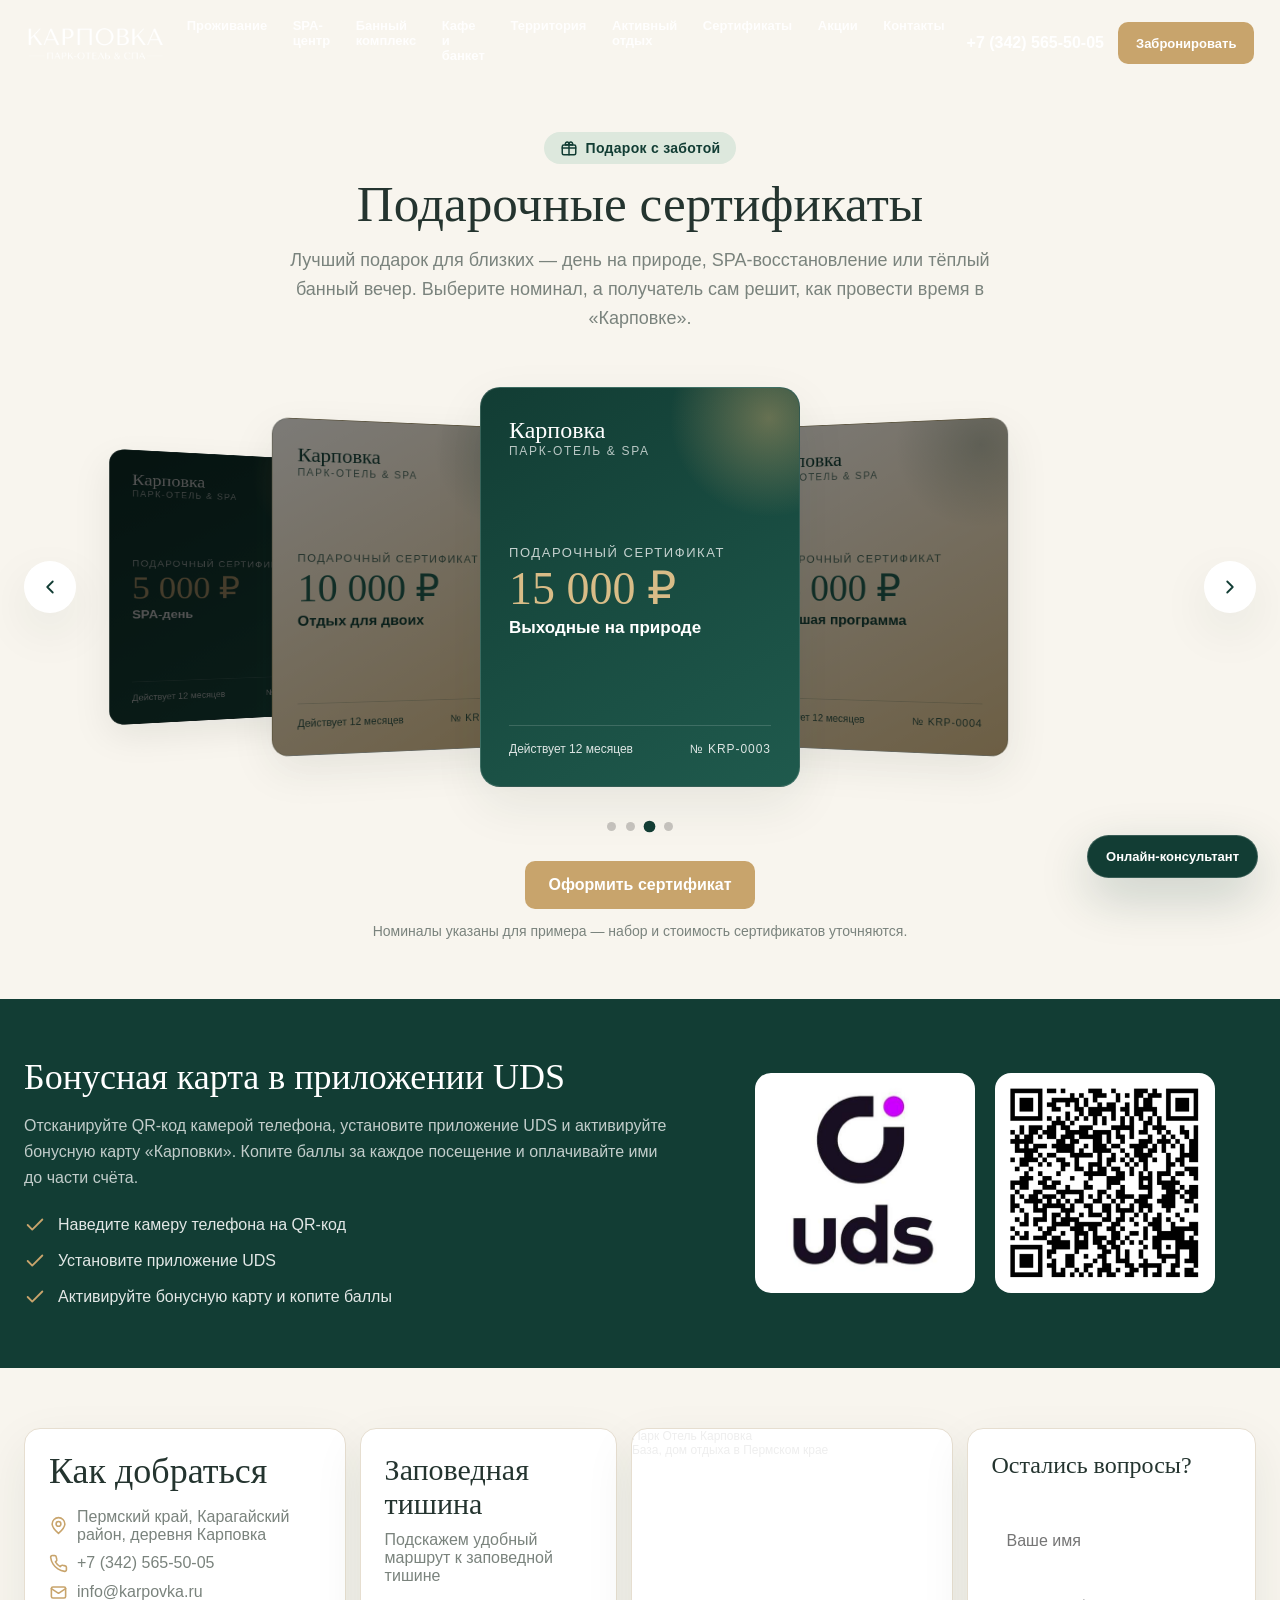
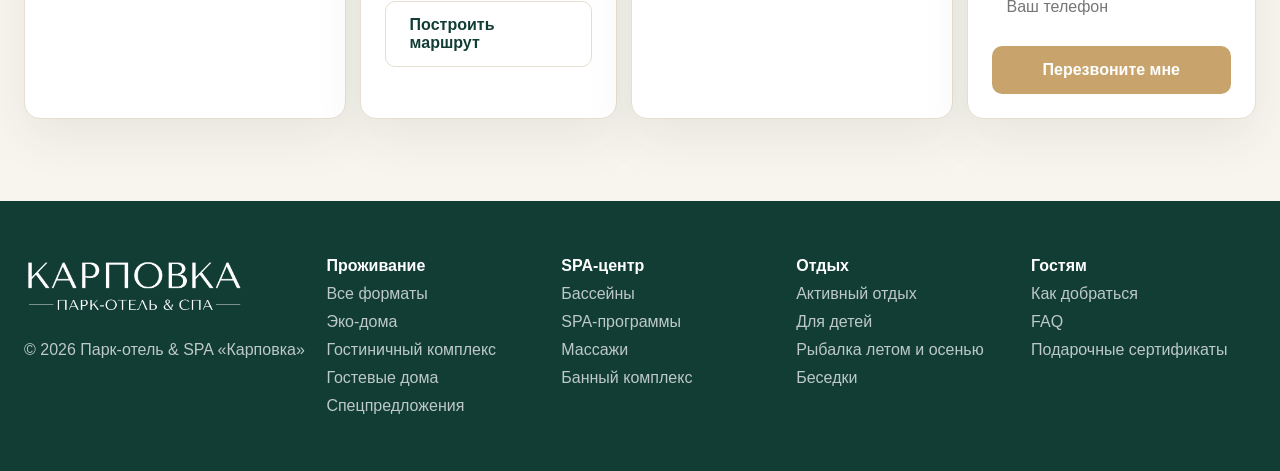
==== certificates.html @ 091374e0 "Правки на 09.07" ====
<!doctype html>
<html lang="ru">
  <head>
    <meta charset="UTF-8" />
    <meta name="viewport" content="width=device-width, initial-scale=1.0" />
    <title>Подарочные сертификаты — Карповка</title>
    <meta
      name="description"
      content="Подарочные сертификаты парк-отеля Карповка: SPA, проживание, банный комплекс и отдых на природе. Выберите номинал и подарите близким."
    />
    <link rel="stylesheet" href="styles.css" />
  </head>
  <body>
    <svg class="icon-sprite" aria-hidden="true">
      <symbol id="icon-chevron-left" viewBox="0 0 24 24">
        <path d="m15 18-6-6 6-6" />
      </symbol>
      <symbol id="icon-chevron-right" viewBox="0 0 24 24">
        <path d="m9 18 6-6-6-6" />
      </symbol>
      <symbol id="icon-check" viewBox="0 0 24 24">
        <path d="m20 6-11 11-5-5" />
      </symbol>
      <symbol id="icon-map-pin" viewBox="0 0 24 24">
        <path d="M20 10c0 5-8 12-8 12S4 15 4 10a8 8 0 1 1 16 0Z" />
        <circle cx="12" cy="10" r="3" />
      </symbol>
      <symbol id="icon-phone" viewBox="0 0 24 24">
        <path d="M22 16.9v3a2 2 0 0 1-2.2 2 19.8 19.8 0 0 1-8.6-3.1 19.5 19.5 0 0 1-6-6A19.8 19.8 0 0 1 2.1 4.2 2 2 0 0 1 4.1 2h3a2 2 0 0 1 2 1.7c.1 1 .4 2 .7 2.9a2 2 0 0 1-.4 2.1L8.1 10a16 16 0 0 0 6 6l1.3-1.3a2 2 0 0 1 2.1-.4c.9.3 1.9.6 2.9.7a2 2 0 0 1 1.6 1.9Z" />
      </symbol>
      <symbol id="icon-mail" viewBox="0 0 24 24">
        <rect x="3" y="5" width="18" height="14" rx="2" />
        <path d="m3 7 9 6 9-6" />
      </symbol>
      <symbol id="icon-gift" viewBox="0 0 24 24">
        <rect x="3" y="8" width="18" height="13" rx="2" />
        <path d="M12 8v13" />
        <path d="M3 12h18" />
        <path d="M7.5 8A2.5 2.5 0 1 1 12 6c0 2-4.5 2-4.5 2Z" />
        <path d="M16.5 8A2.5 2.5 0 1 0 12 6c0 2 4.5 2 4.5 2Z" />
      </symbol>
      <symbol id="icon-sparkles" viewBox="0 0 24 24">
        <path d="m12 3 1.8 5.2L19 10l-5.2 1.8L12 17l-1.8-5.2L5 10l5.2-1.8L12 3Z" />
        <path d="M5 3v4" />
        <path d="M3 5h4" />
        <path d="M19 17v4" />
        <path d="M17 19h4" />
      </symbol>
    </svg>

    <header class="site-header" data-header>
      <a class="brand" href="index.html#top" aria-label="Карповка, главная">
        <img src="./assets/imgs/logo.png" alt="Карповка" />
      </a>
      <nav class="main-nav" data-nav aria-label="Главная навигация">
        <a href="index.html#stay">Проживание</a>
        <a href="index.html#spa">SPA-центр</a>
        <a href="index.html#bath">Банный комплекс</a>
        <a href="index.html#food">Кафе и банкет</a>
        <a href="index.html#gazebo">Территория</a>
        <a href="index.html#active">Активный отдых</a>
        <a href="certificates.html">Сертификаты</a>
        <a href="index.html#loyalty">Акции</a>
        <a href="#contacts">Контакты</a>
      </nav>
      <div class="header-actions">
        <a class="phone" href="tel:+73425655005">+7 (342) 565-50-05</a>
        <a class="btn btn-sand btn-small" href="index.html#booking">Забронировать</a>
        <button class="menu-toggle" type="button" data-menu aria-label="Открыть меню">
          <span></span>
          <span></span>
        </button>
      </div>
    </header>

    <main id="top">
      <section class="section certificates-section">
        <div class="container">
          <div class="certificates-intro reveal">
            <p class="certificates-kicker">
              <svg class="icon"><use href="#icon-gift"></use></svg>Подарок с заботой
            </p>
            <h1 class="center-title">Подарочные сертификаты</h1>
            <p class="certificates-lead">
              Лучший подарок для близких — день на природе, SPA-восстановление
              или тёплый банный вечер. Выберите номинал, а получатель сам решит,
              как провести время в «Карповке».
            </p>
          </div>

          <div class="story-slider cert-slider reveal" data-story-slider>
            <button class="story-nav story-nav--prev" type="button" data-story-prev aria-label="Предыдущий сертификат">
              <svg class="icon"><use href="#icon-chevron-left"></use></svg>
            </button>
            <div class="story-stage" data-story-stage>
              <article class="story-card cert-card cert-card--pine">
                <div class="cert-inner">
                  <div class="cert-head">
                    <span class="cert-brand">Карповка</span>
                    <span class="cert-brand-sub">Парк-отель &amp; SPA</span>
                  </div>
                  <div class="cert-body">
                    <span class="cert-label">Подарочный сертификат</span>
                    <span class="cert-value">5 000 ₽</span>
                    <span class="cert-theme">SPA-день</span>
                  </div>
                  <div class="cert-foot">
                    <span>Действует 12 месяцев</span>
                    <span class="cert-code">№ KRP-0001</span>
                  </div>
                </div>
              </article>

              <article class="story-card cert-card cert-card--light">
                <div class="cert-inner">
                  <div class="cert-head">
                    <span class="cert-brand">Карповка</span>
                    <span class="cert-brand-sub">Парк-отель &amp; SPA</span>
                  </div>
                  <div class="cert-body">
                    <span class="cert-label">Подарочный сертификат</span>
                    <span class="cert-value">10 000 ₽</span>
                    <span class="cert-theme">Отдых для двоих</span>
                  </div>
                  <div class="cert-foot">
                    <span>Действует 12 месяцев</span>
                    <span class="cert-code">№ KRP-0002</span>
                  </div>
                </div>
              </article>

              <article class="story-card cert-card cert-card--pine">
                <div class="cert-inner">
                  <div class="cert-head">
                    <span class="cert-brand">Карповка</span>
                    <span class="cert-brand-sub">Парк-отель &amp; SPA</span>
                  </div>
                  <div class="cert-body">
                    <span class="cert-label">Подарочный сертификат</span>
                    <span class="cert-value">15 000 ₽</span>
                    <span class="cert-theme">Выходные на природе</span>
                  </div>
                  <div class="cert-foot">
                    <span>Действует 12 месяцев</span>
                    <span class="cert-code">№ KRP-0003</span>
                  </div>
                </div>
              </article>

              <article class="story-card cert-card cert-card--light">
                <div class="cert-inner">
                  <div class="cert-head">
                    <span class="cert-brand">Карповка</span>
                    <span class="cert-brand-sub">Парк-отель &amp; SPA</span>
                  </div>
                  <div class="cert-body">
                    <span class="cert-label">Подарочный сертификат</span>
                    <span class="cert-value">25 000 ₽</span>
                    <span class="cert-theme">Большая программа</span>
                  </div>
                  <div class="cert-foot">
                    <span>Действует 12 месяцев</span>
                    <span class="cert-code">№ KRP-0004</span>
                  </div>
                </div>
              </article>
            </div>
            <button class="story-nav story-nav--next" type="button" data-story-next aria-label="Следующий сертификат">
              <svg class="icon"><use href="#icon-chevron-right"></use></svg>
            </button>
            <div class="story-dots" data-story-dots></div>
          </div>

          <div class="certificates-cta reveal">
            <a class="btn btn-sand" href="#contacts">Оформить сертификат</a>
            <p class="certificates-note">
              Номиналы указаны для примера — набор и стоимость сертификатов
              уточняются.
            </p>
          </div>
        </div>
      </section>

      <section class="section uds-section">
        <div class="container uds-card reveal">
          <div class="uds-copy">
            <h2>Бонусная карта в приложении UDS</h2>
            <p>
              Отсканируйте QR-код камерой телефона, установите приложение UDS
              и активируйте бонусную карту «Карповки». Копите баллы за каждое
              посещение и оплачивайте ими до части счёта.
            </p>
            <ul class="uds-steps">
              <li><svg class="icon"><use href="#icon-check"></use></svg>Наведите камеру телефона на QR-код</li>
              <li><svg class="icon"><use href="#icon-check"></use></svg>Установите приложение UDS</li>
              <li><svg class="icon"><use href="#icon-check"></use></svg>Активируйте бонусную карту и копите баллы</li>
            </ul>
          </div>
          <div class="uds-qr">
            <img class="uds-logo" src="./assets/imgs/uds_logo.jpg" alt="Логотип UDS" />
            <div class="uds-qr-code">
              <img src="./assets/imgs/uds_qr.png" alt="QR-код для активации бонусной карты в приложении UDS" />
            </div>
          </div>
        </div>
      </section>

      <section class="contacts-section" id="contacts">
        <div class="container contacts-grid reveal">
          <article>
            <h2>Как добраться</h2>
            <p class="contact-line"><svg class="icon"><use href="#icon-map-pin"></use></svg>Пермский край, Карагайский район, деревня Карповка</p>
            <a class="contact-line" href="tel:+73425655005"><svg class="icon"><use href="#icon-phone"></use></svg>+7 (342) 565-50-05</a>
            <a class="contact-line" href="mailto:info@karpovka.ru"><svg class="icon"><use href="#icon-mail"></use></svg>info@karpovka.ru</a>
          </article>
          <article>
            <strong>Заповедная тишина</strong>
            <p>Подскажем удобный маршрут к заповедной тишине</p>
            <a class="btn btn-light" href="#top">Построить маршрут</a>
          </article>
          <div class="mini-map yandex-map">
            <div style="position:relative;overflow:hidden;"><a href="https://yandex.ru/maps/org/park_otel_karpovka/1716447826/?utm_medium=mapframe&utm_source=maps" style="color:#eee;font-size:12px;position:absolute;top:0px;">Парк Отель Карповка</a><a href="https://yandex.ru/maps/11108/perm-krai/category/resort/184106400/?utm_medium=mapframe&utm_source=maps" style="color:#eee;font-size:12px;position:absolute;top:14px;">База, дом отдыха в Пермском крае</a><iframe src="https://yandex.ru/map-widget/v1/?ll=54.869726%2C58.309505&mode=search&oid=1716447826&ol=biz&z=10.53" width="560" height="400" frameborder="1" allowfullscreen="true" style="position:relative;"></iframe></div>
          </div>
          <form>
            <h3>Остались вопросы?</h3>
            <input type="text" placeholder="Ваше имя" aria-label="Ваше имя" />
            <input type="tel" placeholder="Ваш телефон" aria-label="Ваш телефон" />
            <button class="btn btn-sand" type="submit">Перезвоните мне</button>
          </form>
        </div>
      </section>
    </main>

    <footer class="site-footer">
      <div class="container footer-grid">
        <div>
          <img src="./assets/imgs/logo.png" alt="Карповка" />
          <p>© 2026 Парк-отель &amp; SPA «Карповка»</p>
        </div>
        <nav>
          <strong>Проживание</strong>
          <a href="index.html#stay">Все форматы</a>
          <a href="index.html#stay">Эко-дома</a>
          <a href="index.html#stay">Гостиничный комплекс</a>
          <a href="index.html#stay">Гостевые дома</a>
          <a href="index.html#loyalty">Спецпредложения</a>
        </nav>
        <nav>
          <strong>SPA-центр</strong>
          <a href="index.html#spa">Бассейны</a>
          <a href="index.html#spa">SPA-программы</a>
          <a href="index.html#spa">Массажи</a>
          <a href="index.html#bath">Банный комплекс</a>
        </nav>
        <nav>
          <strong>Отдых</strong>
          <a href="index.html#active">Активный отдых</a>
          <a href="index.html#stories">Для детей</a>
          <a href="index.html#active">Рыбалка летом и осенью</a>
          <a href="index.html#gazebo">Беседки</a>
        </nav>
        <nav>
          <strong>Гостям</strong>
          <a href="#contacts">Как добраться</a>
          <a href="index.html#request">FAQ</a>
          <a href="certificates.html">Подарочные сертификаты</a>
        </nav>
      </div>
    </footer>

    <a class="floating-chat" href="#contacts">Онлайн-консультант</a>

    <script src="script.js"></script>
  </body>
</html>
---- styles.css ----
:root {
  --pine: #123d34;
  --forest: #1f5a4d;
  --sage: #dde8dd;
  --cream: #f8f5ee;
  --sand: #c8a46c;
  --warm-sand: #d8bc87;
  --text: #24342f;
  --muted: #7a837d;
  --line: #e6ded0;
  --white: #ffffff;
  --shadow: 0 18px 50px rgba(25, 45, 38, 0.08);
  --serif: Georgia, "Times New Roman", serif;
  --sans: Manrope, Inter, Arial, sans-serif;
}

* {
  box-sizing: border-box;
}

html {
  scroll-behavior: smooth;
}

body {
  margin: 0;
  overflow-x: hidden;
  color: var(--text);
  font-family: var(--sans);
  background: var(--cream);
}

body.menu-open {
  overflow: hidden;
}

img {
  display: block;
  max-width: 100%;
}

a {
  color: inherit;
  text-decoration: none;
}

button,
input,
select {
  font: inherit;
}

button {
  cursor: pointer;
}

.icon-sprite {
  position: absolute;
  width: 0;
  height: 0;
  overflow: hidden;
}

.icon {
  width: 22px;
  height: 22px;
  flex: 0 0 auto;
  fill: none;
  stroke: currentColor;
  stroke-width: 2;
  stroke-linecap: round;
  stroke-linejoin: round;
}

.container {
  width: min(1440px, calc(100% - 48px));
  margin: 0 auto;
}

.site-header {
  position: fixed;
  z-index: 50;
  top: 0;
  left: 0;
  right: 0;
  display: grid;
  grid-template-columns: auto 1fr auto;
  gap: 22px;
  align-items: center;
  padding: 18px clamp(20px, 2vw, 40px);
  color: var(--white);
  transition: background 0.25s ease, padding 0.25s ease, box-shadow 0.25s ease;
}

.site-header.scrolled,
.site-header.menu-open {
  padding-block: 12px;
  background: rgba(18, 61, 52, 0.96);
  box-shadow: 0 16px 50px rgba(0, 0, 0, 0.18);
  backdrop-filter: blur(14px);
}

.brand img {
  width: 170px;
}

.main-nav {
  display: flex;
  justify-content: center;
  gap: clamp(14px, 2vw, 27px);
  font-size: 13px;
  font-weight: 800;
}

.main-nav a {
  opacity: 0.9;
  border-bottom: 1px solid transparent;
  padding-bottom: 4px;
}

.main-nav a:hover,
.main-nav a:focus-visible {
  border-color: var(--sand);
  opacity: 1;
}

.header-actions {
  display: flex;
  align-items: center;
  gap: 14px;
  white-space: nowrap;
}

.phone {
  font-weight: 900;
}

.menu-toggle {
  display: none;
  width: 44px;
  height: 44px;
  border: 1px solid rgba(255, 255, 255, 0.45);
  border-radius: 50%;
  color: var(--white);
  background: transparent;
}

.menu-toggle span {
  display: block;
  width: 18px;
  height: 1px;
  margin: 6px auto;
  background: currentColor;
  transition: transform 0.2s ease;
}

.site-header.menu-open .menu-toggle span:first-child {
  transform: translateY(3.5px) rotate(45deg);
}

.site-header.menu-open .menu-toggle span:last-child {
  transform: translateY(-3.5px) rotate(-45deg);
}

.btn {
  display: inline-flex;
  min-height: 48px;
  align-items: center;
  justify-content: center;
  border-radius: 10px;
  padding: 14px 24px;
  border: 0;
  font-weight: 900;
  transition: background 0.2s ease, transform 0.2s ease, border-color 0.2s ease;
}

.btn:hover,
.btn:focus-visible {
  transform: translateY(-2px);
}

.btn-sand {
  color: var(--white);
  background: var(--sand);
}

.btn-sand:hover,
.btn-sand:focus-visible {
  background: var(--warm-sand);
}

.btn-outline-light {
  border: 1px solid rgba(255, 255, 255, 0.58);
  color: var(--white);
  background: transparent;
}

.btn-light {
  border: 1px solid var(--line);
  color: var(--pine);
  background: var(--white);
}

.btn-small {
  min-height: 42px;
  padding: 11px 18px;
  font-size: 13px;
}

.hero {
  position: relative;
  min-height: 720px;
  color: var(--white);
  overflow: hidden;
}

.hero-bg {
  position: absolute;
  inset: 0;
  background:
    linear-gradient(90deg, rgba(18, 61, 52, 0.88) 0%, rgba(18, 61, 52, 0.58) 42%, rgba(18, 61, 52, 0.16) 100%),
    linear-gradient(0deg, rgba(18, 61, 52, 0.58), rgba(18, 61, 52, 0.1) 54%),
    url("../Текущий сайт/imgs/1.jpg_1.jpeg") center / cover;
  transform: scale(1.02);
}

.hero-inner {
  position: relative;
  z-index: 1;
  display: grid;
  grid-template-columns: minmax(0, 1fr) 410px;
  gap: 42px 64px;
  align-items: end;
  min-height: 720px;
  padding: 130px 0 104px;
}

.hero-copy {
  max-width: 650px;
}

.hero-kicker {
  display: inline-flex;
  margin-bottom: 16px;
  border: 1px solid rgba(200, 164, 108, 0.62);
  border-radius: 999px;
  padding: 9px 14px;
  color: rgba(255, 255, 255, 0.9);
  font-size: 13px;
  font-weight: 900;
}

h1,
h2,
h3,
p {
  margin-top: 0;
}

h1,
h2,
h3 {
  font-family: var(--serif);
  font-weight: 400;
  letter-spacing: 0;
  line-height: 1.02;
}

h1 {
  margin-bottom: 22px;
  font-size: clamp(32px, 4vw, 64px);
}

h2 {
  margin-bottom: 18px;
  font-size: clamp(28px, 3vw, 36px);
}

h3 {
  font-size: 24px;
}

.hero-copy p {
  max-width: 560px;
  margin-bottom: 30px;
  color: rgba(255, 255, 255, 0.84);
  font-size: 18px;
  line-height: 1.62;
}

.hero-actions {
  display: flex;
  flex-wrap: wrap;
  gap: 14px;
}

.hero-features {
  grid-column: 1 / -1;
  display: grid;
  grid-template-columns: repeat(4, 1fr);
  gap: 14px;
  margin-top: 6px;
  max-width: none;
}

.hero-features span {
  position: relative;
  padding-left: 28px;
  color: rgba(255, 255, 255, 0.82);
  font-size: 14px;
}

.hero-features span::before {
  content: "";
  position: absolute;
  left: 0;
  top: 4px;
  width: 14px;
  height: 14px;
  border: 1px solid var(--sand);
  border-radius: 50%;
}

.booking-card,
.booking-panel {
  position: relative;
  z-index: 5;
  display: grid;
  gap: 14px;
  border-radius: 16px;
  padding: 24px;
  color: var(--white);
  background: var(--pine);
  box-shadow: 0 24px 70px rgba(18, 61, 52, 0.28);
}

.booking-card {
  align-self: end;
  border: 1px solid rgba(255, 255, 255, 0.14);
  background: rgba(18, 61, 52, 0.94);
  backdrop-filter: blur(14px);
}

.booking-panel {
  grid-template-columns: 1.45fr repeat(3, 1fr) auto 0.7fr;
  align-items: end;
  margin-top: -76px;
}

.booking-title {
  display: grid;
  gap: 8px;
}

.booking-title strong {
  font-family: var(--serif);
  font-size: 24px;
  font-weight: 400;
}

.booking-title span,
.booking-card p,
.booking-panel p {
  margin: 0;
  color: rgba(255, 255, 255, 0.72);
  font-size: 13px;
}

.booking-card label,
.booking-panel label {
  display: grid;
  gap: 8px;
  color: rgba(255, 255, 255, 0.78);
  font-size: 13px;
  font-weight: 800;
}

.booking-card input,
.booking-card select,
.booking-panel input,
.booking-panel select,
.contacts-grid input {
  width: 100%;
  min-height: 54px;
  border: 1px solid transparent;
  border-radius: 10px;
  padding: 0 14px;
  color: var(--text);
  background: var(--white);
}

.section {
  padding: 60px 0;
}

.center-title {
  margin-bottom: 34px;
  text-align: center;
}

.why-section,
.stories-section,
.stay-section,
.reviews-section,
.faq-section,
.contacts-section {
  background: var(--cream);
}

.stories-section {
  overflow: hidden;
}

.why-grid {
  display: grid;
  grid-template-columns: repeat(6, 1fr);
  gap: 12px;
}

.why-grid article {
  display: grid;
  gap: 14px;
  justify-items: center;
  text-align: center;
}

.why-icon {
  display: grid;
  place-items: center;
  width: 54px;
  height: 54px;
  border: 1px solid var(--line);
  border-radius: 50%;
  color: var(--sand);
  background: rgba(255, 255, 255, 0.72);
}

.why-icon .icon {
  width: 26px;
  height: 26px;
}

.why-grid p {
  margin: 0;
  color: var(--muted);
  font-size: 14px;
}

.story-slider {
  position: relative;
  display: flex;
  align-items: center;
  justify-content: center;
  gap: 16px;
}

.story-stage {
  position: relative;
  flex: 1;
  height: 420px;
  perspective: 1400px;
  transform-style: preserve-3d;
}

.story-card {
  position: absolute;
  top: 50%;
  left: 50%;
  width: 320px;
  height: 400px;
  margin: -200px 0 0 -160px;
  overflow: hidden;
  border-radius: 20px;
  color: var(--white);
  background: var(--pine);
  box-shadow: var(--shadow);
  transform-style: preserve-3d;
  transform: translateX(0) scale(1);
  transition: transform 0.55s cubic-bezier(0.22, 1, 0.36, 1),
    opacity 0.55s ease, filter 0.55s ease;
  will-change: transform, opacity, filter;
}

/* Позиции слайдов относительно активного (задаются data-pos из JS) */
.story-card[data-pos="0"] {
  z-index: 5;
  opacity: 1;
  filter: brightness(1);
  transform: translateX(0) scale(1) rotateY(0deg);
}

.story-card[data-pos="-1"] {
  z-index: 4;
  opacity: 0.9;
  filter: brightness(0.5);
  transform: translateX(-72%) scale(0.82) rotateY(18deg);
}

.story-card[data-pos="1"] {
  z-index: 4;
  opacity: 0.9;
  filter: brightness(0.5);
  transform: translateX(72%) scale(0.82) rotateY(-18deg);
}

.story-card[data-pos="-2"] {
  z-index: 3;
  opacity: 0.55;
  filter: brightness(0.32);
  transform: translateX(-128%) scale(0.66) rotateY(24deg);
}

.story-card[data-pos="2"] {
  z-index: 3;
  opacity: 0.55;
  filter: brightness(0.32);
  transform: translateX(128%) scale(0.66) rotateY(-24deg);
}

/* Дальние слайды скрыты */
.story-card[data-pos="hidden"] {
  z-index: 1;
  opacity: 0;
  pointer-events: none;
  transform: translateX(0) scale(0.5) rotateY(0deg);
}

.story-card[data-pos="0"] {
  cursor: default;
}

.story-card img {
  width: 100%;
  height: 100%;
  object-fit: cover;
  transition: transform 0.5s ease;
}

.story-card[data-pos="0"]:hover img {
  transform: scale(1.05);
}

.story-card span {
  position: absolute;
  left: 20px;
  right: 20px;
  bottom: 18px;
  z-index: 2;
  font-family: var(--serif);
  font-size: 24px;
  line-height: 1.1;
  text-shadow: 0 2px 18px rgba(0, 0, 0, 0.6);
}

.story-card::after {
  content: "";
  position: absolute;
  inset: 0;
  background: linear-gradient(to top, rgba(0, 0, 0, 0.5), rgba(0, 0, 0, 0) 55%);
  pointer-events: none;
}

.story-nav {
  flex: none;
  display: grid;
  place-items: center;
  width: 52px;
  height: 52px;
  border: none;
  border-radius: 50%;
  color: var(--pine);
  background: var(--white);
  box-shadow: var(--shadow);
  cursor: pointer;
  transition: transform 0.2s ease, background 0.2s ease, color 0.2s ease;
  z-index: 6;
}

.story-nav:hover {
  transform: scale(1.08);
  background: var(--pine);
  color: var(--white);
}

.story-nav .icon {
  width: 22px;
  height: 22px;
}

.story-dots {
  position: absolute;
  left: 0;
  right: 0;
  bottom: -34px;
  display: flex;
  justify-content: center;
  gap: 10px;
}

.story-dots button {
  width: 9px;
  height: 9px;
  padding: 0;
  border: none;
  border-radius: 50%;
  background: rgba(0, 0, 0, 0.2);
  cursor: pointer;
  transition: transform 0.2s ease, background 0.2s ease;
}

.story-dots button.active {
  background: var(--pine);
  transform: scale(1.3);
}

/* ===== Подарочные сертификаты ===== */
.certificates-section {
  padding-top: 132px;
  background: var(--cream);
  overflow: hidden;
}

.certificates-intro {
  max-width: 720px;
  margin: 0 auto 44px;
  text-align: center;
}

.certificates-kicker {
  display: inline-flex;
  align-items: center;
  gap: 8px;
  margin: 0 0 14px;
  padding: 7px 16px;
  border-radius: 999px;
  background: var(--sage);
  color: var(--pine);
  font-size: 14px;
  font-weight: 600;
  letter-spacing: 0.02em;
}

.certificates-kicker .icon {
  width: 18px;
  height: 18px;
}

.certificates-intro .center-title {
  margin-bottom: 16px;
}

.certificates-lead {
  margin: 0;
  color: var(--muted);
  font-size: 18px;
  line-height: 1.6;
}

.cert-slider {
  margin-top: 8px;
}

/* Карточка-сертификат наследует раскладку слайдера story-card,
   но получает собственное оформление */
.cert-card {
  display: flex;
  flex-direction: column;
  background: linear-gradient(150deg, var(--pine), var(--forest));
  border: 1px solid rgba(255, 255, 255, 0.14);
}

.cert-card::after {
  display: none;
}

/* Сертификаты — текстовые карточки, поэтому соседние делаем непрозрачными
   (глубину задаёт только затемнение brightness), чтобы текст не просвечивал */
.cert-card[data-pos="-2"],
.cert-card[data-pos="-1"],
.cert-card[data-pos="1"],
.cert-card[data-pos="2"] {
  opacity: 1;
}

/* Декоративное «сияние» на фоне сертификата */
.cert-card::before {
  content: "";
  position: absolute;
  right: -70px;
  top: -70px;
  width: 200px;
  height: 200px;
  border-radius: 50%;
  background: radial-gradient(circle, rgba(200, 164, 108, 0.45), rgba(200, 164, 108, 0) 70%);
  pointer-events: none;
}

.cert-inner {
  position: relative;
  z-index: 2;
  flex: 1;
  display: flex;
  flex-direction: column;
  justify-content: space-between;
  padding: 30px 28px;
}

/* Сбрасываем базовое правило .story-card span (абсолютное позиционирование
   у нижнего края), чтобы текст сертификата шёл нормальным потоком */
.cert-card span {
  position: static;
  inset: auto;
  font: inherit;
  text-shadow: none;
}

.cert-head {
  display: flex;
  flex-direction: column;
  gap: 2px;
}

.cert-card .cert-brand {
  font-family: var(--serif);
  font-size: 24px;
  line-height: 1;
}

.cert-card .cert-brand-sub {
  font-size: 12px;
  letter-spacing: 0.14em;
  text-transform: uppercase;
  opacity: 0.7;
}

.cert-body {
  display: flex;
  flex-direction: column;
  gap: 6px;
}

.cert-card .cert-label {
  font-size: 13px;
  letter-spacing: 0.12em;
  text-transform: uppercase;
  opacity: 0.75;
}

.cert-card .cert-value {
  font-family: var(--serif);
  font-size: 46px;
  line-height: 1;
  color: var(--warm-sand);
}

.cert-card .cert-theme {
  font-size: 17px;
  font-weight: 600;
}

.cert-foot {
  display: flex;
  align-items: center;
  justify-content: space-between;
  gap: 12px;
  padding-top: 16px;
  border-top: 1px solid rgba(255, 255, 255, 0.18);
  font-size: 12px;
  opacity: 0.85;
}

.cert-card .cert-code {
  letter-spacing: 0.08em;
}

/* Светлый вариант сертификата */
.cert-card--light {
  background: linear-gradient(150deg, var(--cream), var(--warm-sand));
  color: var(--pine);
  border-color: rgba(18, 61, 52, 0.15);
}

.cert-card--light::before {
  background: radial-gradient(circle, rgba(18, 61, 52, 0.22), rgba(18, 61, 52, 0) 70%);
}

.cert-card--light .cert-value {
  color: var(--forest);
}

.cert-card--light .cert-foot {
  border-top-color: rgba(18, 61, 52, 0.2);
}

.certificates-cta {
  margin-top: 64px;
  text-align: center;
}

.certificates-note {
  margin: 14px 0 0;
  color: var(--muted);
  font-size: 14px;
}

.section-head {
  display: flex;
  justify-content: space-between;
  gap: 24px;
  align-items: end;
  margin-bottom: 26px;
}

.section-head h2 {
  margin-bottom: 0;
}

.section-head a {
  color: var(--forest);
  font-weight: 900;
}

.stay-grid {
  display: grid;
  grid-template-columns: repeat(3, 1fr);
  gap: 20px;
}

.stay-card,
.review,
.contacts-grid > *,
.faq-list button {
  border: 1px solid var(--line);
  border-radius: 16px;
  background: var(--white);
  box-shadow: var(--shadow);
}

.stay-card {
  overflow: hidden;
}

.stay-card img {
  width: 100%;
  height: 210px;
  object-fit: cover;
}

.stay-card div {
  display: grid;
  gap: 9px;
  padding: 18px;
}

.stay-card h3 {
  margin-bottom: 0;
  font-size: 24px;
}

.stay-card p,
.stay-card small {
  margin: 0;
  color: var(--muted);
}

.stay-card strong {
  color: var(--pine);
  font-size: 18px;
}

.amenities {
  color: var(--sand);
  letter-spacing: 0.22em;
}

.spa-section {
  padding-top: 24px;
}

.spa-card {
  display: grid;
  grid-template-columns: 0.82fr 1.6fr;
  overflow: hidden;
  border-radius: 16px;
  color: var(--white);
  background: var(--pine);
  box-shadow: var(--shadow);
}

.spa-copy {
  padding: 36px;
  align-self: center;
}

.spa-copy p {
  color: rgba(255, 255, 255, 0.74);
  line-height: 1.6;
}

/* Слайдер бассейнов */
.spa-slider {
  position: relative;
  overflow: hidden;
}

.spa-track {
  display: flex;
  height: 100%;
  transition: transform 0.5s ease;
}

.spa-slide {
  flex: 0 0 100%;
  display: grid;
  grid-template-columns: 1.5fr 1fr;
}

.spa-slide > img {
  width: 100%;
  /* height: 100%; */
  height: 450px;
  /* min-height: 100px; */
  object-fit: cover;
}

.spa-slide-info {
  display: grid;
  align-content: center;
  gap: 18px;
  padding: 34px;
  background: var(--pine);
}

.spa-slide-info h3 {
  margin: 0;
  color: var(--white);
}

.spa-slide-info ul {
  display: grid;
  gap: 16px;
  margin: 0;
  padding: 0;
  list-style: none;
}

.spa-slide-info li {
  display: flex;
  gap: 12px;
  align-items: flex-start;
  color: rgba(255, 255, 255, 0.86);
  line-height: 1.4;
}

.spa-slide-info li .icon {
  margin-top: 2px;
  color: var(--sand);
}

.spa-nav {
  position: absolute;
  top: 50%;
  z-index: 2;
  display: flex;
  align-items: center;
  justify-content: center;
  width: 46px;
  height: 46px;
  transform: translateY(-50%);
  border: 1px solid rgba(255, 255, 255, 0.4);
  border-radius: 50%;
  color: var(--white);
  background: rgba(18, 61, 52, 0.5);
  backdrop-filter: blur(6px);
  transition: background 0.2s ease, border-color 0.2s ease;
}

.spa-nav:hover,
.spa-nav:focus-visible {
  border-color: var(--sand);
  background: rgba(18, 61, 52, 0.8);
}

.spa-prev {
  left: 16px;
}

.spa-next {
  right: 16px;
}

.spa-dots {
  position: absolute;
  bottom: 18px;
  left: 50%;
  z-index: 2;
  display: flex;
  gap: 8px;
  transform: translateX(-50%);
}

.spa-dots button {
  width: 10px;
  height: 10px;
  padding: 0;
  border: 0;
  border-radius: 50%;
  background: rgba(255, 255, 255, 0.45);
  transition: background 0.2s ease, transform 0.2s ease;
}

.spa-dots button.active {
  background: var(--sand);
  transform: scale(1.2);
}

.service-grid {
  display: grid;
  grid-template-columns: 1fr 1.18fr;
  gap: 22px;
}

.service-card,
.active-card,
.events-card {
  display: grid;
  grid-template-columns: 0.9fr 1.1fr;
  overflow: hidden;
  border: 1px solid var(--line);
  border-radius: 16px;
  background: var(--white);
  box-shadow: var(--shadow);
}

.service-card div,
.events-card div {
  padding: 30px;
  align-self: center;
}

.active-card > div {
  padding: 30px;
  align-self: flex-start
}

.service-card p,
.active-card p {
  color: var(--muted);
  line-height: 1.6;
}

.service-card img,
.active-card img,
.events-card img {
  width: 100%;
  height: 100%;
  min-height: 300px;
  max-height: 440px;
  object-fit: cover;
}

.tabs {
  display: flex;
  flex-wrap: wrap;
  gap: 8px;
  margin: 14px 0 18px;

  @media (max-width: 720px) {
    padding: 0 !important;
  }
}

.tabs button {
  min-height: 34px;
  border: 1px solid var(--line);
  border-radius: 999px;
  padding: 0 14px;
  color: var(--pine);
  background: var(--white);
}

.tabs button.active {
  color: var(--white);
  background: var(--forest);
}

.active-card ul,
.events-card ul {
  display: grid;
  grid-template-columns: 1fr 1fr;
  gap: 10px 18px;
  margin: 0;
  padding: 0;
  list-style: none;
  color: var(--muted);
}

.active-card li,
.events-card li {
  display: flex;
  gap: 9px;
  align-items: center;
  min-width: 0;
}

.active-card li .icon,
.events-card li .icon {
  width: 19px;
  height: 19px;
  color: var(--sand);
}

.events-card a {
  display: inline-flex;
  margin-top: 20px;
  color: var(--forest);
  font-weight: 900;
}

.loyalty-section {
  padding: 20px 0 76px;
}

.loyalty-grid {
  display: grid;
  grid-template-columns: 1fr 1fr;
  overflow: hidden;
  border-radius: 16px;
  color: var(--white);
  background: rgba(255, 255, 255, 0.16);
  box-shadow: var(--shadow);
}

.loyalty-grid-loyalty {
background: linear-gradient(rgba(0, 0, 0, 0.5), rgba(0, 0, 0, 0.5)), url("./assets/imgs/imgs/loyalty_background.jpg");
}

.loyalty-grid-certificates {
background: linear-gradient(rgba(0, 0, 0, 0.5), rgba(0, 0, 0, 0.5)), url("./assets/imgs/imgs/certificates_background.jpg");
}

.loyalty-grid article {
  min-height: 210px;
  padding: 34px;
  background-size: cover;
  background-repeat: no-repeat;
  /* background:
    radial-gradient(circle at 88% 22%, rgba(200, 164, 108, 0.18), transparent 28%),
    var(--pine); */
}

.loyalty-grid p {
  color: rgba(255, 255, 255, 0.76);
}

.map-card {
  display: grid;
  grid-template-columns: 0.8fr 1.5fr 0.65fr;
  gap: 24px;
  align-items: center;
  border: 1px solid var(--line);
  border-radius: 16px;
  padding: 24px;
  background: var(--white);
  box-shadow: var(--shadow);
}

.map-copy p {
  color: var(--muted);
}

.illustrated-map {
  position: relative;
  min-height: 280px;
  overflow: hidden;
  border-radius: 14px;
  background: var(--sage);
}

.illustrated-map > img {
  width: 100%;
  height: 100%;
  min-height: 280px;
  object-fit: cover;
}

.illustrated-map button {
  position: absolute;
  left: var(--x);
  top: var(--y);
  display: grid;
  place-items: center;
  width: 44px;
  height: 44px;
  border: 3px solid var(--white);
  border-radius: 50%;
  color: var(--white);
  background: var(--forest);
  box-shadow: 0 10px 22px rgba(18, 61, 52, 0.24);
  transform: translate(-50%, -50%);
  transition: background 0.2s ease, transform 0.2s ease, box-shadow 0.2s ease;
}

.illustrated-map button:hover {
  background: var(--sand);
  transform: translate(-50%, -50%) scale(1.08);
  box-shadow: 0 14px 28px rgba(18, 61, 52, 0.3);
}

.illustrated-map button .icon {
  width: 21px;
  height: 21px;
}

.map-legend {
  display: grid;
  gap: 11px;
  margin: 0;
  padding: 0;
  list-style: none;
  color: var(--muted);
  font-size: 14px;
}

.map-legend li {
  display: flex;
  gap: 10px;
  align-items: center;
  min-width: 0;
}

.map-legend .icon {
  width: 20px;
  height: 20px;
  color: var(--sand);
}

.advantages-grid {
  display: grid;
  grid-template-columns: repeat(3, 1fr);
  gap: 18px;
}

.advantage {
  display: flex;
  align-items: center;
  gap: 16px;
  border: 1px solid var(--line);
  border-radius: 16px;
  padding: 24px;
  background: var(--white);
  box-shadow: var(--shadow);
  transition: transform 0.2s ease, box-shadow 0.2s ease;
}

.advantage:hover {
  transform: translateY(-4px);
  box-shadow: 0 24px 60px rgba(25, 45, 38, 0.12);
}

.advantage-icon {
  display: flex;
  align-items: center;
  justify-content: center;
  flex: 0 0 auto;
  width: 54px;
  height: 54px;
  border-radius: 50%;
  color: var(--sand);
  background: var(--sage);
}

.advantage-icon .icon {
  width: 26px;
  height: 26px;
}

.advantage h3 {
  margin: 0;
  font-family: var(--sans);
  font-size: 17px;
  font-weight: 800;
  line-height: 1.3;
  color: var(--text);
}

.reviews-grid {
  display: grid;
  grid-template-columns: repeat(4, 1fr);
  gap: 18px;
}

.review {
  position: relative;
  max-height: 270px;
  overflow: hidden;
  padding: 22px;
  transition: max-height 0.4s ease;
}

/* Градиент-затухание показываем только когда отзыв обрезан */
.review.is-clamped {
  cursor: pointer;
}

.review.is-clamped::after {
  content: "";
  position: absolute;
  left: 0;
  right: 0;
  bottom: 0;
  height: 88px;
  background: linear-gradient(to top, var(--white) 20%, rgba(255, 255, 255, 0));
  opacity: 1;
  transition: opacity 0.3s ease;
  pointer-events: none;
}

.review.expanded {
  max-height: 1600px;
}

.review.expanded::after {
  opacity: 0;
}

.review span {
  color: var(--sand);
  letter-spacing: 0.1em;
}

.review p {
  color: var(--muted);
  line-height: 1.55;
}

.faq-layout {
  display: grid;
  grid-template-columns: 0.8fr 1.1fr 0.9fr;
  gap: 22px;
  align-items: start;
}

.faq-copy a {
  color: var(--forest);
  font-weight: 900;
}

.faq-list {
  display: grid;
  gap: 10px;
}

.faq-list button {
  display: flex;
  justify-content: space-between;
  min-height: 54px;
  align-items: center;
  padding: 0 18px;
  color: var(--text);
  text-align: left;
}

.faq-list button.open span {
  transform: rotate(45deg);
}

.faq-image {
  width: 100%;
  min-height: 270px;
  object-fit: cover;
  border-radius: 16px;
  box-shadow: var(--shadow);
}

.uds-section {
  background: var(--pine);
  margin-bottom: 60px;
}

.uds-card {
  display: grid;
  grid-template-columns: 1.2fr 1fr;
  gap: 40px;
  align-items: center;
  color: var(--white);
}

.uds-copy p {
  margin-bottom: 24px;
  color: rgba(255, 255, 255, 0.74);
  line-height: 1.6;
}

.uds-steps {
  display: grid;
  gap: 14px;
  margin: 0;
  padding: 0;
  list-style: none;
}

.uds-steps li {
  display: flex;
  gap: 12px;
  align-items: center;
  color: rgba(255, 255, 255, 0.88);
}

.uds-steps li .icon {
  color: var(--sand);
}

.uds-qr {
  display: flex;
  gap: 20px;
  align-items: center;
  justify-content: center;
  flex-wrap: wrap;
}

.uds-qr-code {
  display: grid;
  justify-items: center;
  gap: 14px;
}

.uds-qr-code img {
  width: 220px;
  height: 220px;
  padding: 14px;
  border-radius: 16px;
  background: var(--white);
}

.uds-logo {
  width: 220px;
  height: 220px;
  border-radius: 16px;
  object-fit: cover;
}

.uds-qr-code span {
  color: rgba(255, 255, 255, 0.7);
  font-size: 13px;
  font-weight: 800;
}

.contacts-section {
  padding: 0 0 82px;
}

.contacts-grid {
  display: grid;
  grid-template-columns: 1fr 0.8fr 1fr 0.9fr;
  gap: 14px;
}

.contacts-grid > * {
  padding: 24px;
}

.contacts-grid p,
.contacts-grid a:not(.btn) {
  color: var(--muted);
}

.contacts-grid strong {
  display: block;
  margin-bottom: 10px;
  font-family: var(--serif);
  font-size: 30px;
  font-weight: 400;
}

.contact-line {
  display: flex;
  gap: 9px;
  align-items: center;
  margin: 0 0 10px;
}

.contact-line .icon {
  width: 19px;
  height: 19px;
  color: var(--sand);
}

.mini-map {
  min-height: 190px;
  overflow: hidden;
  padding: 0;
  background: var(--white);
}

.yandex-map > div,
.yandex-map iframe {
  width: 100%;
  height: 100%;
  min-height: 190px;
  border: 0;
}

.contacts-grid form {
  display: grid;
  gap: 12px;
}

.site-footer {
  padding: 56px 0;
  color: rgba(255, 255, 255, 0.72);
  background: var(--pine);
}

.footer-grid {
  display: grid;
  grid-template-columns: 1.3fr repeat(4, 1fr);
  gap: 34px;
}

.site-footer img {
  width: 220px;
  margin-bottom: 18px;
}

.site-footer nav,
.site-footer div {
  display: grid;
  gap: 10px;
  align-content: start;
}

.site-footer strong {
  color: var(--white);
}

.site-footer a:hover,
.site-footer a:focus-visible {
  color: var(--sand);
}

.floating-chat {
  position: fixed;
  right: 22px;
  bottom: 22px;
  z-index: 30;
  border: 1px solid rgba(255, 255, 255, 0.16);
  border-radius: 999px;
  padding: 13px 18px;
  color: var(--white);
  font-size: 13px;
  font-weight: 900;
  background: var(--pine);
  box-shadow: 0 18px 50px rgba(18, 61, 52, 0.22);
}

.reveal {
  opacity: 1;
  transform: none;
  transition: transform 0.25s ease;
}

.reveal.visible {
  opacity: 1;
  transform: translateY(0);
}

@media (max-width: 1120px) {
  .site-header {
    grid-template-columns: auto auto;
    justify-content: space-between;
  }

  .main-nav {
    position: fixed;
    inset: 74px 18px auto;
    display: none;
    border-radius: 16px;
    padding: 22px;
    background: var(--pine);
    box-shadow: 0 20px 60px rgba(0, 0, 0, 0.24);
  }

  .site-header.menu-open .main-nav {
    display: grid;
  }

  .menu-toggle {
    display: block;
  }

  .phone,
  .header-actions .btn {
    display: none;
  }

  .hero-inner {
    grid-template-columns: 1fr;
    align-content: end;
  }

  .booking-card {
    width: min(100%, 560px);
  }

  .hero-features,
  .why-grid,
  .stay-grid,
  .advantages-grid,
  .reviews-grid {
    grid-template-columns: repeat(2, 1fr);
  }

  .story-stage {
    height: 380px;
  }

  .story-card {
    width: 280px;
    height: 360px;
    margin: -180px 0 0 -140px;
  }

  .booking-panel,
  .spa-card,
  .map-card,
  .faq-layout,
  .uds-card,
  .contacts-grid,
  .footer-grid {
    grid-template-columns: 1fr;
  }

  .service-grid {
    grid-template-columns: 1fr;
  }
}

@media (max-width: 720px) {
  .container {
    width: calc(100% - 32px);
  }

  .site-header {
    padding: 12px 16px;
  }

  .brand img {
    width: 140px;
  }

  .hero,
  .hero-inner {
    min-height: auto;
  }

  .hero-inner {
    padding: 112px 0 64px;
  }

  .hero-features,
  .why-grid,
  .stay-grid,
  .advantages-grid,
  .reviews-grid,
  .loyalty-grid,
  .service-card,
  .active-card,
  .events-card {
    grid-template-columns: 1fr;
  }

  .story-slider {
    gap: 6px;
  }

  .story-stage {
    height: 340px;
  }

  .story-card {
    width: 230px;
    height: 320px;
    margin: -160px 0 0 -115px;
  }

  .story-card[data-pos="-1"] {
    transform: translateX(-58%) scale(0.8) rotateY(16deg);
  }

  .story-card[data-pos="1"] {
    transform: translateX(58%) scale(0.8) rotateY(-16deg);
  }

  /* На мобильных прячем дальние слайды, оставляя активный + соседние */
  .story-card[data-pos="-2"],
  .story-card[data-pos="2"] {
    opacity: 0;
    pointer-events: none;
  }

  .story-nav {
    width: 42px;
    height: 42px;
  }

  .hero-actions,
  .hero-actions .btn {
    width: 100%;
  }

  .booking-card {
    padding: 20px;
  }

  .section {
    padding: 60px 0;
  }

  .section-head {
    align-items: start;
    flex-direction: column;
  }

  .spa-copy,
  .spa-slide-info,
  .service-card div,
  .active-card div,
  .events-card div {
    padding: 24px;
  }

  .spa-slide {
    grid-template-columns: 1fr;
  }

  .spa-slide > img,
  .service-card img,
  .active-card img,
  .events-card img {
    min-height: 240px;
  }

  .active-card ul,
  .events-card ul {
    grid-template-columns: 1fr;
  }

  .contacts-section {
    padding-bottom: 70px;
  }

  .certificates-section {
    padding-top: 108px;
  }

  .certificates-intro .center-title {
    font-size: clamp(26px, 7vw, 32px);
  }

  .certificates-lead {
    font-size: 16px;
  }

  .cert-inner {
    padding: 24px 22px;
  }

  .cert-value {
    font-size: 38px;
  }

  .floating-chat {
    display: none;
  }
}
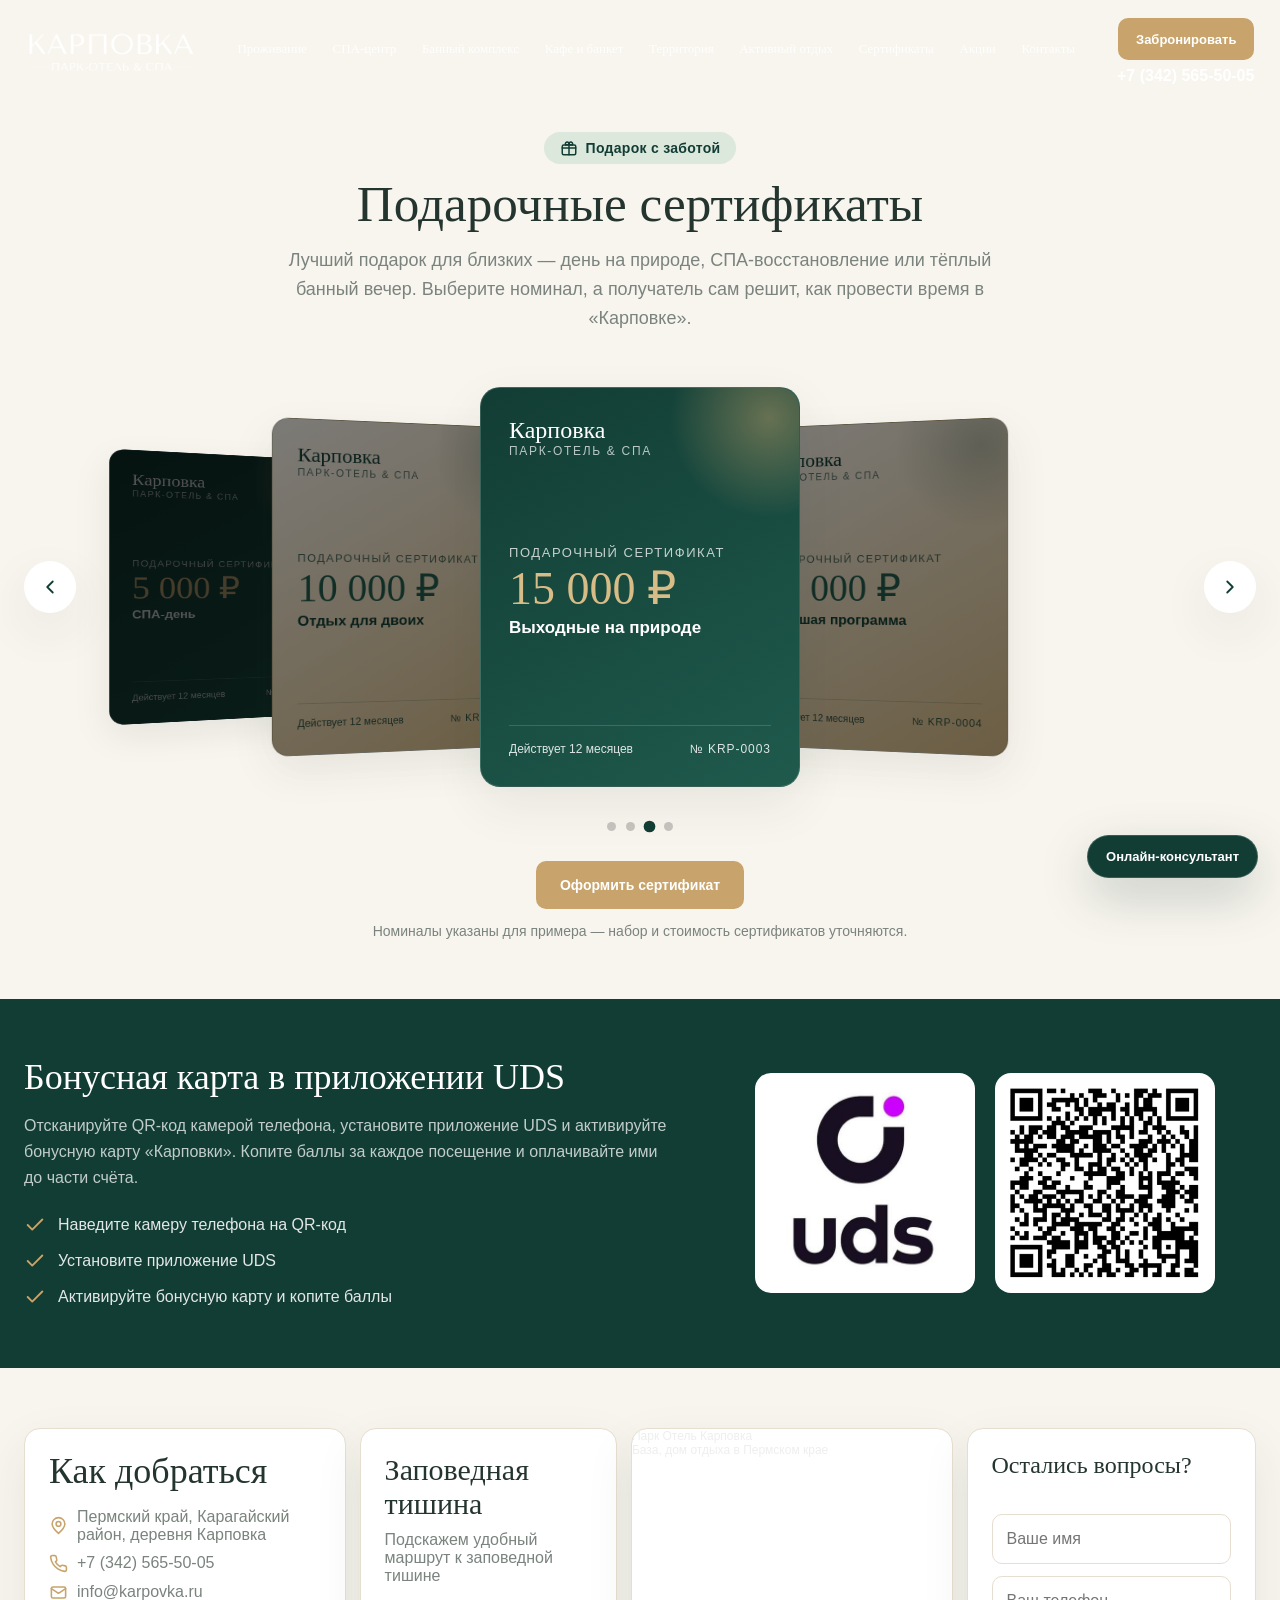
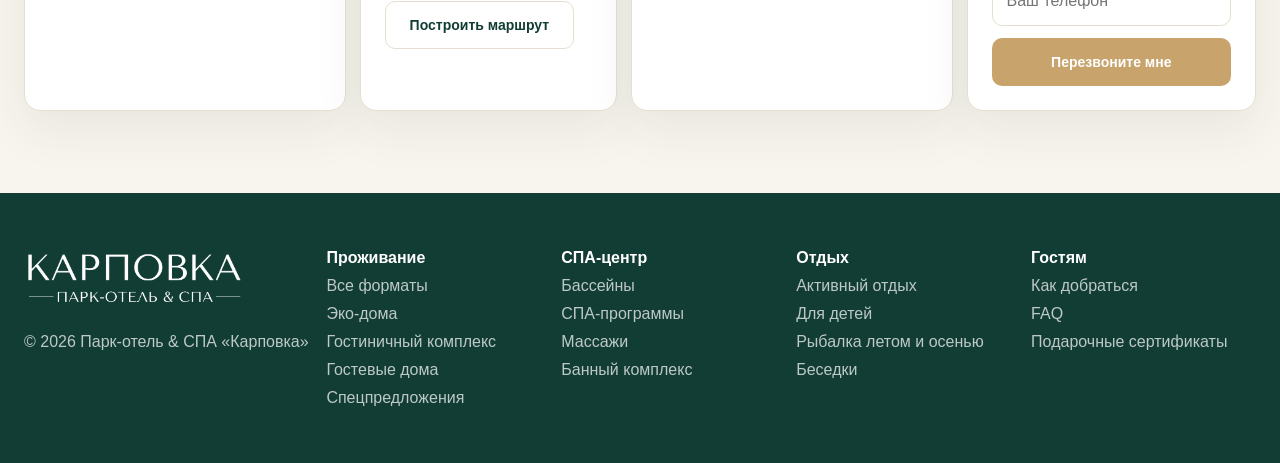
==== commit 3455a7c9: "Изменил SPA на СПА" ====
--- a/certificates.html
+++ b/certificates.html
@@ -6,7 +6,7 @@
     <title>Подарочные сертификаты — Карповка</title>
     <meta
       name="description"
-      content="Подарочные сертификаты парк-отеля Карповка: SPA, проживание, банный комплекс и отдых на природе. Выберите номинал и подарите близким."
+      content="Подарочные сертификаты парк-отеля Карповка: СПА, проживание, банный комплекс и отдых на природе. Выберите номинал и подарите близким."
     />
     <link rel="stylesheet" href="styles.css" />
   </head>
@@ -54,7 +54,7 @@
       </a>
       <nav class="main-nav" data-nav aria-label="Главная навигация">
         <a href="index.html#stay">Проживание</a>
-        <a href="index.html#spa">SPA-центр</a>
+        <a href="index.html#spa">СПА-центр</a>
         <a href="index.html#bath">Банный комплекс</a>
         <a href="index.html#food">Кафе и банкет</a>
         <a href="index.html#gazebo">Территория</a>
@@ -82,7 +82,7 @@
             </p>
             <h1 class="center-title">Подарочные сертификаты</h1>
             <p class="certificates-lead">
-              Лучший подарок для близких — день на природе, SPA-восстановление
+              Лучший подарок для близких — день на природе, СПА-восстановление
               или тёплый банный вечер. Выберите номинал, а получатель сам решит,
               как провести время в «Карповке».
             </p>
@@ -97,12 +97,12 @@
                 <div class="cert-inner">
                   <div class="cert-head">
                     <span class="cert-brand">Карповка</span>
-                    <span class="cert-brand-sub">Парк-отель &amp; SPA</span>
+                    <span class="cert-brand-sub">Парк-отель &amp; СПА</span>
                   </div>
                   <div class="cert-body">
                     <span class="cert-label">Подарочный сертификат</span>
                     <span class="cert-value">5 000 ₽</span>
-                    <span class="cert-theme">SPA-день</span>
+                    <span class="cert-theme">СПА-день</span>
                   </div>
                   <div class="cert-foot">
                     <span>Действует 12 месяцев</span>
@@ -115,7 +115,7 @@
                 <div class="cert-inner">
                   <div class="cert-head">
                     <span class="cert-brand">Карповка</span>
-                    <span class="cert-brand-sub">Парк-отель &amp; SPA</span>
+                    <span class="cert-brand-sub">Парк-отель &amp; СПА</span>
                   </div>
                   <div class="cert-body">
                     <span class="cert-label">Подарочный сертификат</span>
@@ -133,7 +133,7 @@
                 <div class="cert-inner">
                   <div class="cert-head">
                     <span class="cert-brand">Карповка</span>
-                    <span class="cert-brand-sub">Парк-отель &amp; SPA</span>
+                    <span class="cert-brand-sub">Парк-отель &amp; СПА</span>
                   </div>
                   <div class="cert-body">
                     <span class="cert-label">Подарочный сертификат</span>
@@ -151,7 +151,7 @@
                 <div class="cert-inner">
                   <div class="cert-head">
                     <span class="cert-brand">Карповка</span>
-                    <span class="cert-brand-sub">Парк-отель &amp; SPA</span>
+                    <span class="cert-brand-sub">Парк-отель &amp; СПА</span>
                   </div>
                   <div class="cert-body">
                     <span class="cert-label">Подарочный сертификат</span>
@@ -235,7 +235,7 @@
       <div class="container footer-grid">
         <div>
           <img src="./assets/imgs/logo.png" alt="Карповка" />
-          <p>© 2026 Парк-отель &amp; SPA «Карповка»</p>
+          <p>© 2026 Парк-отель &amp; СПА «Карповка»</p>
         </div>
         <nav>
           <strong>Проживание</strong>
@@ -246,9 +246,9 @@
           <a href="index.html#loyalty">Спецпредложения</a>
         </nav>
         <nav>
-          <strong>SPA-центр</strong>
+          <strong>СПА-центр</strong>
           <a href="index.html#spa">Бассейны</a>
-          <a href="index.html#spa">SPA-программы</a>
+          <a href="index.html#spa">СПА-программы</a>
           <a href="index.html#spa">Массажи</a>
           <a href="index.html#bath">Банный комплекс</a>
         </nav>
--- a/styles.css
+++ b/styles.css
@@ -89,7 +89,11 @@
   align-items: center;
   padding: 18px clamp(20px, 2vw, 40px);
   color: var(--white);
-  transition: background 0.25s ease, padding 0.25s ease, box-shadow 0.25s ease;
+  background: rgba(18, 61, 52, transparent);
+  transition:
+    background 0.25s ease,
+    padding 0.25s ease,
+    box-shadow 0.25s ease;
 }
 
 .site-header.scrolled,
@@ -107,6 +111,7 @@
 .main-nav {
   display: flex;
   justify-content: center;
+  align-items: center;
   gap: clamp(14px, 2vw, 27px);
   font-size: 13px;
   font-weight: 800;
@@ -116,6 +121,12 @@
   opacity: 0.9;
   border-bottom: 1px solid transparent;
   padding-bottom: 4px;
+  font-family: Georgia, 'Times New Roman', Times, serif;
+  font-weight: 400;
+
+  @media (max-width: 1120px) {
+    font-size: 16px;
+  }
 }
 
 .main-nav a:hover,
@@ -126,8 +137,9 @@
 
 .header-actions {
   display: flex;
-  align-items: center;
-  gap: 14px;
+  flex-direction: column-reverse;
+  align-items: end;
+  gap: 7px;
   white-space: nowrap;
 }
 
@@ -170,8 +182,12 @@
   border-radius: 10px;
   padding: 14px 24px;
   border: 0;
+  font-size: 14px;
   font-weight: 900;
-  transition: background 0.2s ease, transform 0.2s ease, border-color 0.2s ease;
+  transition:
+    background 0.2s ease,
+    transform 0.2s ease,
+    border-color 0.2s ease;
 }
 
 .btn:hover,
@@ -220,7 +236,7 @@
   background:
     linear-gradient(90deg, rgba(18, 61, 52, 0.88) 0%, rgba(18, 61, 52, 0.58) 42%, rgba(18, 61, 52, 0.16) 100%),
     linear-gradient(0deg, rgba(18, 61, 52, 0.58), rgba(18, 61, 52, 0.1) 54%),
-    url("../Текущий сайт/imgs/1.jpg_1.jpeg") center / cover;
+    url("../assets/imgs/imgs/1.jpg_1.jpeg") center / cover;
   transform: scale(1.02);
 }
 
@@ -366,6 +382,11 @@
   font-size: 13px;
 }
 
+.booking-field {
+  display: grid;
+  gap: 8px;
+}
+
 .booking-card label,
 .booking-panel label {
   display: grid;
@@ -380,13 +401,24 @@
 .booking-panel input,
 .booking-panel select,
 .contacts-grid input {
-  width: 100%;
-  min-height: 54px;
-  border: 1px solid transparent;
+  max-width: 100%;
+  height: 50px !important;
+  border: 1px solid var(--line);
   border-radius: 10px;
   padding: 0 14px;
   color: var(--text);
   background: var(--white);
+}
+
+/* Своя стрелка у селекта, чтобы отодвинуть её от правого края */
+.booking-card select,
+.booking-panel select {
+  appearance: none;
+  -webkit-appearance: none;
+  padding-right: 42px;
+  background-image: url("data:image/svg+xml,%3Csvg xmlns='http://www.w3.org/2000/svg' width='16' height='16' viewBox='0 0 24 24' fill='none' stroke='%2324342f' stroke-width='2' stroke-linecap='round' stroke-linejoin='round'%3E%3Cpath d='m6 9 6 6 6-6'/%3E%3C/svg%3E");
+  background-repeat: no-repeat;
+  background-position: right 16px center;
 }
 
 .section {
@@ -476,8 +508,10 @@
   box-shadow: var(--shadow);
   transform-style: preserve-3d;
   transform: translateX(0) scale(1);
-  transition: transform 0.55s cubic-bezier(0.22, 1, 0.36, 1),
-    opacity 0.55s ease, filter 0.55s ease;
+  transition:
+    transform 0.55s cubic-bezier(0.22, 1, 0.36, 1),
+    opacity 0.55s ease,
+    filter 0.55s ease;
   will-change: transform, opacity, filter;
 }
 
@@ -572,7 +606,10 @@
   background: var(--white);
   box-shadow: var(--shadow);
   cursor: pointer;
-  transition: transform 0.2s ease, background 0.2s ease, color 0.2s ease;
+  transition:
+    transform 0.2s ease,
+    background 0.2s ease,
+    color 0.2s ease;
   z-index: 6;
 }
 
@@ -605,7 +642,9 @@
   border-radius: 50%;
   background: rgba(0, 0, 0, 0.2);
   cursor: pointer;
-  transition: transform 0.2s ease, background 0.2s ease;
+  transition:
+    transform 0.2s ease,
+    background 0.2s ease;
 }
 
 .story-dots button.active {
@@ -877,58 +916,135 @@
   padding-top: 24px;
 }
 
-.spa-card {
-  display: grid;
-  grid-template-columns: 0.82fr 1.6fr;
-  overflow: hidden;
-  border-radius: 16px;
+/* Шапка секции SPA */
+.spa-copy {
+  max-width: 760px;
+  margin: 0 auto 28px;
+  text-align: center;
+}
+
+.spa-copy p {
+  color: var(--muted);
+  line-height: 1.6;
+  margin-bottom: 22px;
+}
+
+/* Вкладки услуг */
+.spa-tabs {
+  display: flex;
+  flex-wrap: wrap;
+  justify-content: center;
+  gap: 10px;
+  margin-bottom: 24px;
+}
+
+.spa-tabs button {
+  min-height: 44px;
+  border: 1px solid var(--line);
+  border-radius: 999px;
+  padding: 0 24px;
+  font-weight: 800;
+  color: var(--pine);
+  background: var(--white);
+  transition:
+    background 0.2s ease,
+    color 0.2s ease,
+    border-color 0.2s ease;
+}
+
+.spa-tabs button:hover {
+  border-color: var(--forest);
+}
+
+.spa-tabs button.active {
   color: var(--white);
-  background: var(--pine);
-  box-shadow: var(--shadow);
-}
-
-.spa-copy {
-  padding: 36px;
-  align-self: center;
-}
-
-.spa-copy p {
-  color: rgba(255, 255, 255, 0.74);
-  line-height: 1.6;
-}
-
-/* Слайдер бассейнов */
+  background: var(--forest);
+  border-color: var(--forest);
+}
+
+.spa-panel {
+  display: none;
+}
+
+.spa-panel.active {
+  display: block;
+}
+
+/* Слайдер услуг */
 .spa-slider {
   position: relative;
   overflow: hidden;
+  border-radius: 16px;
+  box-shadow: var(--shadow);
 }
 
 .spa-track {
   display: flex;
-  height: 100%;
+  align-items: stretch;
   transition: transform 0.5s ease;
 }
 
 .spa-slide {
   flex: 0 0 100%;
-  display: grid;
-  grid-template-columns: 1.5fr 1fr;
+  display: flex;
 }
 
 .spa-slide > img {
-  width: 100%;
-  /* height: 100%; */
-  height: 450px;
-  /* min-height: 100px; */
+  flex: 0 0 58%;
+  width: 58%;
+  align-self: stretch;
+  max-height: 550px;
   object-fit: cover;
 }
 
 .spa-slide-info {
+  flex: 1;
   display: grid;
   align-content: center;
-  gap: 18px;
+  gap: 16px;
   padding: 34px;
   background: var(--pine);
+}
+
+/* Текстовые слайды (массаж, программы) */
+.spa-slide--text .spa-slide-info {
+  align-content: start;
+}
+
+.spa-slide-info p {
+  margin: 0;
+  color: rgba(255, 255, 255, 0.82);
+  line-height: 1.55;
+}
+
+.spa-slide-info li span strong {
+  color: var(--white);
+  font-weight: 700;
+}
+
+.spa-price {
+  justify-self: start;
+  padding: 8px 16px;
+  border-radius: 999px;
+  background: rgba(200, 164, 108, 0.16);
+  color: var(--sand);
+  font-weight: 800;
+}
+
+/* Заглушка для ещё не заполненных вкладок */
+.spa-empty {
+  display: grid;
+  place-items: center;
+  min-height: 320px;
+  padding: 40px;
+  border-radius: 16px;
+  color: rgba(255, 255, 255, 0.82);
+  background: var(--pine);
+  box-shadow: var(--shadow);
+}
+
+.spa-empty p {
+  margin: 0;
 }
 
 .spa-slide-info h3 {
@@ -972,7 +1088,9 @@
   color: var(--white);
   background: rgba(18, 61, 52, 0.5);
   backdrop-filter: blur(6px);
-  transition: background 0.2s ease, border-color 0.2s ease;
+  transition:
+    background 0.2s ease,
+    border-color 0.2s ease;
 }
 
 .spa-nav:hover,
@@ -1006,7 +1124,9 @@
   border: 0;
   border-radius: 50%;
   background: rgba(255, 255, 255, 0.45);
-  transition: background 0.2s ease, transform 0.2s ease;
+  transition:
+    background 0.2s ease,
+    transform 0.2s ease;
 }
 
 .spa-dots button.active {
@@ -1038,9 +1158,15 @@
   align-self: center;
 }
 
+/* Широкая карточка-баннер на всю ширину сетки (доставка еды) */
+.service-card--wide {
+  grid-column: 1 / -1;
+  grid-template-columns: 1fr 1.25fr;
+}
+
 .active-card > div {
   padding: 30px;
-  align-self: flex-start
+  align-self: flex-start;
 }
 
 .service-card p,
@@ -1101,6 +1227,7 @@
   gap: 9px;
   align-items: center;
   min-width: 0;
+  font-size: 14px;
 }
 
 .active-card li .icon,
@@ -1132,11 +1259,11 @@
 }
 
 .loyalty-grid-loyalty {
-background: linear-gradient(rgba(0, 0, 0, 0.5), rgba(0, 0, 0, 0.5)), url("./assets/imgs/imgs/loyalty_background.jpg");
+  background: linear-gradient(rgba(0, 0, 0, 0.5), rgba(0, 0, 0, 0.5)), url("./assets/imgs/imgs/loyalty_background.jpg");
 }
 
 .loyalty-grid-certificates {
-background: linear-gradient(rgba(0, 0, 0, 0.5), rgba(0, 0, 0, 0.5)), url("./assets/imgs/imgs/certificates_background.jpg");
+  background: linear-gradient(rgba(0, 0, 0, 0.5), rgba(0, 0, 0, 0.5)), url("./assets/imgs/imgs/certificates_background.jpg");
 }
 
 .loyalty-grid article {
@@ -1198,7 +1325,10 @@
   background: var(--forest);
   box-shadow: 0 10px 22px rgba(18, 61, 52, 0.24);
   transform: translate(-50%, -50%);
-  transition: background 0.2s ease, transform 0.2s ease, box-shadow 0.2s ease;
+  transition:
+    background 0.2s ease,
+    transform 0.2s ease,
+    box-shadow 0.2s ease;
 }
 
 .illustrated-map button:hover {
@@ -1250,7 +1380,9 @@
   padding: 24px;
   background: var(--white);
   box-shadow: var(--shadow);
-  transition: transform 0.2s ease, box-shadow 0.2s ease;
+  transition:
+    transform 0.2s ease,
+    box-shadow 0.2s ease;
 }
 
 .advantage:hover {
@@ -1282,6 +1414,88 @@
   font-weight: 800;
   line-height: 1.3;
   color: var(--text);
+}
+
+/* Награды */
+.awards-section {
+  padding: 0 0 60px 0;
+}
+
+.awards-subtitle {
+  margin: 0;
+  color: var(--muted);
+  font-size: 18px;
+}
+
+.awards-grid {
+  display: grid;
+  grid-template-columns: 1fr 1fr;
+  gap: 22px;
+}
+
+.award-card {
+  display: grid;
+  gap: 18px;
+  align-content: start;
+  padding: 36px;
+  border-radius: 16px;
+  color: var(--white);
+  background: var(--pine);
+  box-shadow: var(--shadow);
+}
+
+.award-icon {
+  display: grid;
+  place-items: center;
+  width: 56px;
+  height: 56px;
+  border-radius: 14px;
+  color: var(--pine);
+  background: var(--warm-sand);
+}
+
+.award-icon .icon {
+  width: 28px;
+  height: 28px;
+}
+
+.award-body {
+  display: grid;
+  gap: 8px;
+}
+
+.award-source {
+  color: var(--warm-sand);
+  font-size: 13px;
+  font-weight: 800;
+  letter-spacing: 0.08em;
+  text-transform: uppercase;
+}
+
+.award-card h3 {
+  margin: 0;
+  color: var(--white);
+}
+
+.award-card p {
+  margin: 0;
+  color: rgba(255, 255, 255, 0.8);
+  line-height: 1.55;
+}
+
+.award-years {
+  display: flex;
+  flex-wrap: wrap;
+  gap: 10px;
+}
+
+.award-years span {
+  padding: 7px 16px;
+  border-radius: 999px;
+  border: 1px solid rgba(216, 188, 135, 0.4);
+  color: var(--warm-sand);
+  font-weight: 800;
+  font-size: 15px;
 }
 
 .reviews-grid {
@@ -1504,6 +1718,23 @@
 .contacts-grid form {
   display: grid;
   gap: 12px;
+}
+
+/* Виджет-награда Яндекс.Карт: iframe кросс-доменный, поэтому внутренний
+   бейдж 150×50 нельзя увеличить стилями — масштабируем сам iframe трансформом.
+   Меняйте только --badge-scale, чтобы задать размер. */
+.rating-badge {
+  --badge-scale: 1.7;
+  width: calc(150px * var(--badge-scale));
+  height: calc(50px * var(--badge-scale));
+}
+
+.rating-badge iframe {
+  width: 150px;
+  height: 50px;
+  border: 0;
+  transform: scale(var(--badge-scale));
+  transform-origin: top left;
 }
 
 .site-footer {
@@ -1622,7 +1853,6 @@
   }
 
   .booking-panel,
-  .spa-card,
   .map-card,
   .faq-layout,
   .uds-card,
@@ -1645,6 +1875,14 @@
     padding: 12px 16px;
   }
 
+  .spa-section {
+    padding-top: 0 !important;
+  }
+
+  .spa-copy {
+    margin: 0 auto;
+  }
+
   .brand img {
     width: 140px;
   }
@@ -1664,6 +1902,7 @@
   .advantages-grid,
   .reviews-grid,
   .loyalty-grid,
+  .awards-grid,
   .service-card,
   .active-card,
   .events-card {
@@ -1730,11 +1969,20 @@
     padding: 24px;
   }
 
+  .spa-slide-info {
+    padding: 24px 24px 48px;
+  }
+
   .spa-slide {
-    grid-template-columns: 1fr;
-  }
-
-  .spa-slide > img,
+    flex-direction: column;
+  }
+
+  .spa-slide > img {
+    flex: none;
+    width: 100%;
+    min-height: 240px;
+  }
+
   .service-card img,
   .active-card img,
   .events-card img {
@@ -1774,3 +2022,8 @@
     display: none;
   }
 }
+
+.RatingBadgeWidget {
+  width: 300px !important;
+  height: 100px;
+}
